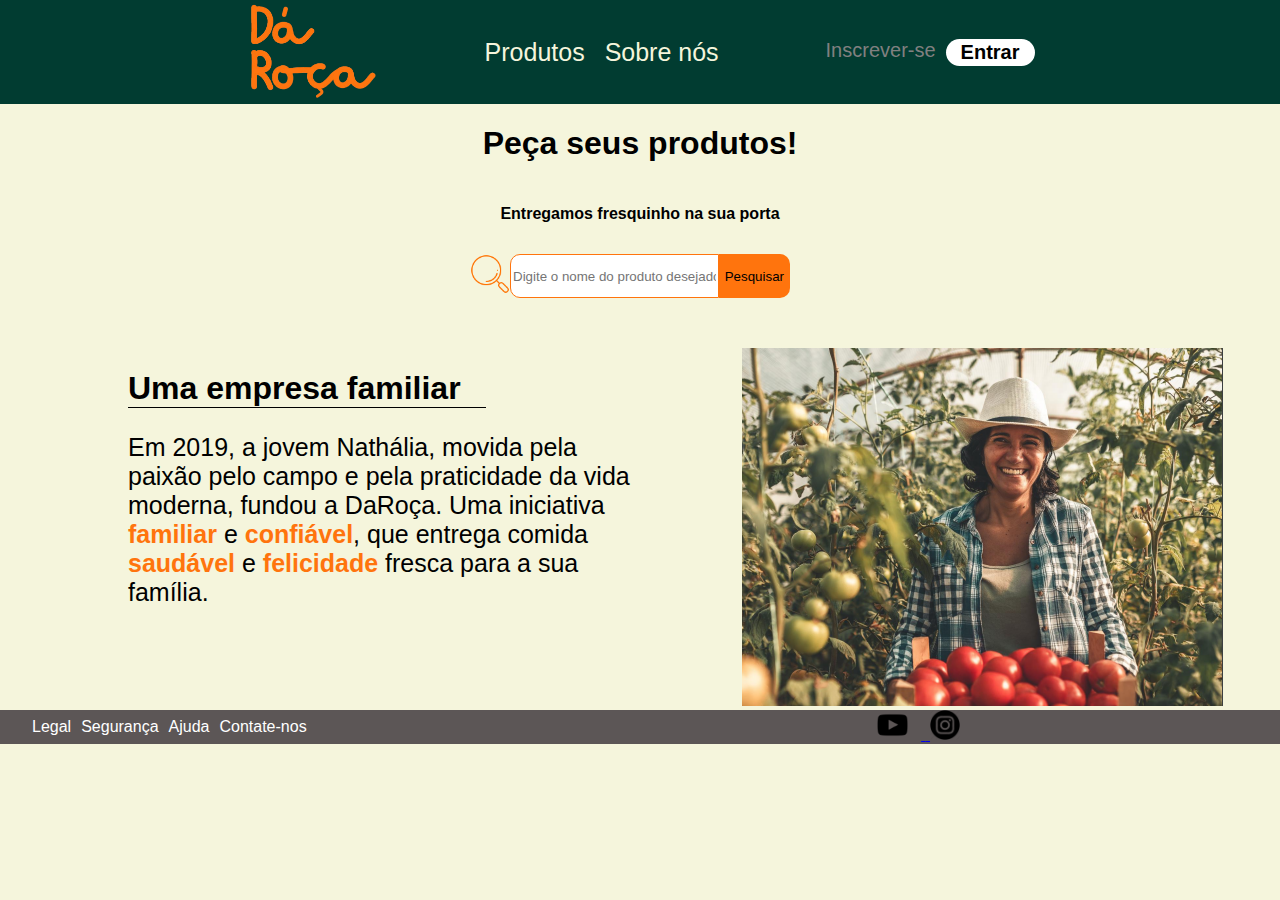
==== 24130_24150/codigo/index/index.html @ dec68992 "links" ====
<!DOCTYPE html>
<html lang="en">

<head>
    <meta charset="UTF-8">
    <meta name="viewport" content="width=device-width, initial-scale=1.0">
    <title>DaRoça</title>
    <link rel="stylesheet" href="index.css">
</head>

<body>
    <header>
        <div id='conteudo-header'>
            <a href="index.html"><img src="/imagens/DaRoca.png" alt="" id='logo'></a>
            <nav>
                <ul id="nav">
                    <li><a href="../produtos/produtos.html" class='item-nav'>Produtos</a></li>
                    <li><a href="../sobre/sobre.html" class='item-nav'>Sobre nós</a></li>
                </ul>
            </nav>
            <div id='container-botoes'>
                <a href="../signup/signup.html" id='inscrever'>Inscrever-se</a>
                <a href="../login/login.html" id='entrar'>Entrar</a>
            </div>
        </div>
    </header>
    <main>
        <div id='pesquisa'>
            <h1>Peça seus produtos!</h1>
            <h4>Entregamos fresquinho na sua porta</h4>
            <div id="container-barra-pesquisa">
                <form action="" id = "form-pesquisa">
                    <label for=""><img src="/imagens/lupa.png" alt="" id="lupa"></label>
                    <input type="text" placeholder="Digite o nome do produto desejado" id='barra-pesquisa'>
                    <button type="submit" id = 'entrega-pesquisa'>Pesquisar</button>
                </form>
            </div>
        </div>
        <div id='display-itens'>

        </div>
        <div id='sobre'>
            <div id='texto'>
                <h1 id='titulo'>Uma empresa familiar</h1>
                <p id='paragrafo-sobre'>
                    Em 2019, a jovem Nathália, movida pela paixão pelo campo e pela praticidade da vida moderna,
                    fundou a DaRoça. Uma iniciativa <span>familiar</span> e <span>confiável</span>, que entrega comida
                    <span>saudável</span> e <span>felicidade</span> fresca para a sua família.
                </p>
            </div>
            <div id='imagem'>
                <img src="/imagens/foto-da-natalia.png" alt="" id = 'foto-da-natalia'>
            </div>
        </div>
    </main>
    <footer>
        <div id='container-info-footer'>
            <a href="#" class='info-footer'>Legal</a>
            <a href="#" class='info-footer'>Segurança</a>
            <a href="#" class='info-footer'>Ajuda</a>
            <a href="#" class='info-footer'>Contate-nos</a>
        </div>
        <div id='redes-sociais'>
            <a href="https://www.youtube.com/" target="_blank">
                <img class='logo-rede-social' src="/imagens/logo-youtube.png" alt="" >
            </a>
            <a href="https://twitter.com/?lang=pt-br" target="_blank">
                <img class = 'logo-rede-social' src="" alt="">
            </a>
            <a href="https://www.instagram.com/" target="_blank">
                <img class = 'logo-rede-social' src="/imagens/logo-instagram.png" alt="">
            </a>
        </div>
    </footer>
</body>

</html>
---- 24130_24150/codigo/index/index.css ----
:root{
    --verde: #013C31;
    --laranja: rgb(255,116,13);
}

body{
    margin: 0;
    background-color: beige;
    font-family: 'Trebuchet MS', 'Lucida Sans Unicode', 'Lucida Grande', 'Lucida Sans', Arial, sans-serif;
}
*{
    font-family:'Trebuchet MS', 'Lucida Sans Unicode', 'Lucida Grande', 'Lucida Sans', Arial, sans-serif;
}

header{
    display: flex;
    align-items: center;
    margin: 0;
    background-color: var(--verde);
}

#conteudo-header{
    display: flex;
    justify-content: space-around;
    margin: auto;
    align-items: center;
    width: 70%;
}

#logo{
    height: 6.25rem;
}

#nav{
    list-style: none;
    margin: 0;
    padding: 0;
    display: flex;
    justify-content: center;
    gap: 1.25rem;
}

.item-nav{
    color: beige;
    text-decoration: none;
    font-size: 1.563rem;
}

#container-botoes{
    display: flex;
    gap: 0.625rem;
}

#inscrever{
    text-decoration: none;
    color: gray;
    font-size: 1.25rem;
}

#entrar{
    display: flex;
    align-items: center;
    text-decoration: none;
    color: black;
    background-color: white;
    font-weight: bold;
    padding: 0.125rem 0.938rem;
    border-radius: 0.938rem;
    font-size: 1.25rem;
}

main{
    display: flex;
    flex-direction: column;
    justify-content: center;
}

#container-barra-pesquisa{
    width: 50%;
    margin-top: 0.625rem;
    display: flex;
    justify-content: center;
}

#pesquisa{
    display: flex;
    flex-flow: column nowrap;
    justify-content: center;
    align-items: center ;
    margin-bottom: 3.125rem;
}
#lupa{
    height: 2.5rem ;
}

#form-pesquisa{
    display: flex;
    width: 50%;
    padding-right: 20px;
}

#barra-pesquisa{
    border-top-left-radius: 0.625rem;
    border-bottom-left-radius: 0.625rem;
    border: 0.063rem solid var(--laranja);
    width: 100%;
}

#entrega-pesquisa{
    background-color: var(--laranja);
    border: none;
    border-top-right-radius: 0.625rem;
    border-bottom-right-radius: 0.625rem;
}

#sobre{
    display: flex;
    justify-content: space-between;
    align-items: flex-start;
    width: 80%;
    margin: auto;
}

#texto{
    width: 50%;
}

#titulo{
    width: 70%;
    border-bottom: 0.063rem solid black;
}

#paragrafo-sobre{
    font-size: 1.563rem;
}

span{
    color: var(--laranja);
    font-weight: bold;
}

#imagem{
    width: 40%;
}

#foto-da-natalia{
    height: 100%;
}

footer{
    background-color: rgb(92, 86, 86);
    display: flex;
    align-items: center;
    justify-content: space-around; 
}

#container-info-footer{
    width: 60%;
    display: flex;
    gap: 0.625rem;
}

.info-footer{
    text-decoration: none;
    color: white;
}

#redes-sociais{
    width: 30%;
}

.logo-rede-social{
    height: 1.875rem;
}
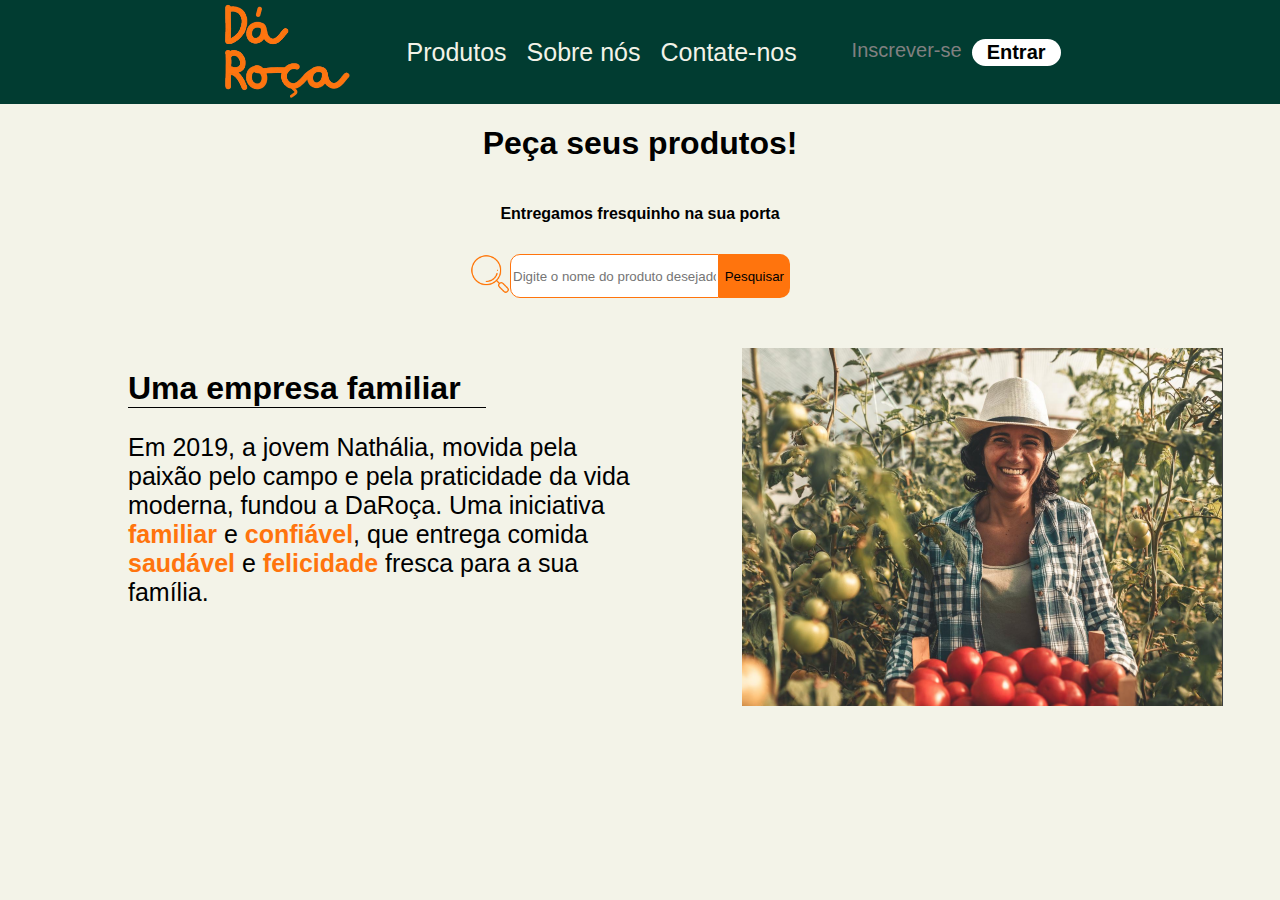
==== commit 62d7d6ec: "sobre" ====
--- a/24130_24150/codigo/index/index.html
+++ b/24130_24150/codigo/index/index.html
@@ -16,6 +16,7 @@
                 <ul id="nav">
                     <li><a href="../produtos/produtos.html" class='item-nav'>Produtos</a></li>
                     <li><a href="../sobre/sobre.html" class='item-nav'>Sobre nós</a></li>
+                    <li><a href="../contato/contato.html" class='item-nav'>Contate-nos</a></li>
                 </ul>
             </nav>
             <div id='container-botoes'>
@@ -53,12 +54,9 @@
             </div>
         </div>
     </main>
-    <footer>
+    <!-- <footer>
         <div id='container-info-footer'>
-            <a href="#" class='info-footer'>Legal</a>
-            <a href="#" class='info-footer'>Segurança</a>
-            <a href="#" class='info-footer'>Ajuda</a>
-            <a href="#" class='info-footer'>Contate-nos</a>
+            <a href="../contato/contato.html" class='info-footer'>Contate-nos</a>
         </div>
         <div id='redes-sociais'>
             <a href="https://www.youtube.com/" target="_blank">
@@ -71,7 +69,7 @@
                 <img class = 'logo-rede-social' src="/imagens/logo-instagram.png" alt="">
             </a>
         </div>
-    </footer>
+    </footer> -->
 </body>
 
 </html>--- a/24130_24150/codigo/index/index.css
+++ b/24130_24150/codigo/index/index.css
@@ -1,11 +1,12 @@
 :root{
     --verde: #013C31;
     --laranja: rgb(255,116,13);
+    --bege: rgb(243, 243, 232);
 }
 
 body{
     margin: 0;
-    background-color: beige;
+    background-color: var(--bege);
     font-family: 'Trebuchet MS', 'Lucida Sans Unicode', 'Lucida Grande', 'Lucida Sans', Arial, sans-serif;
 }
 *{
@@ -41,7 +42,7 @@
 }
 
 .item-nav{
-    color: beige;
+    color: var(--bege);
     text-decoration: none;
     font-size: 1.563rem;
 }
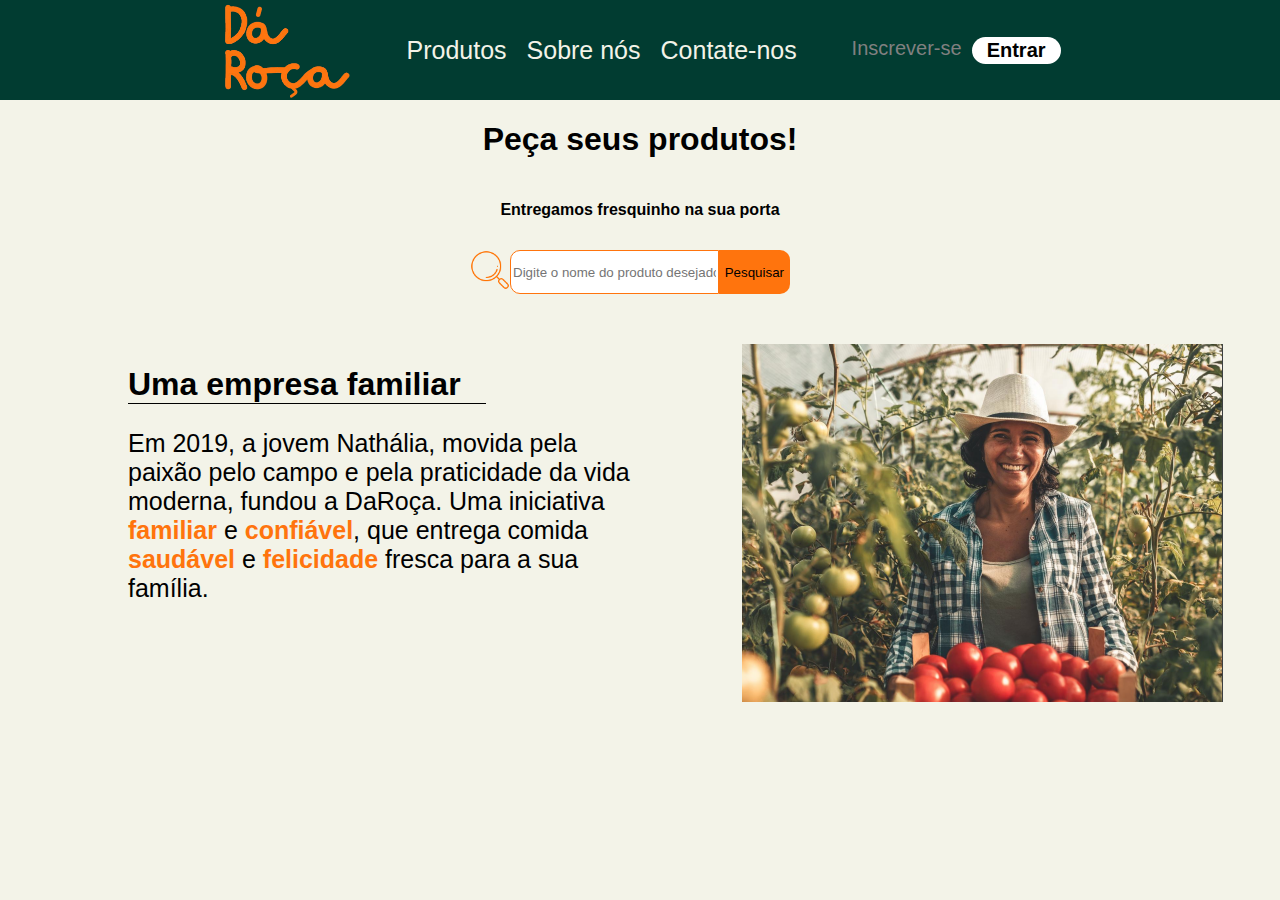
==== commit 3c31622a: "." ====
--- a/24130_24150/codigo/index/index.html
+++ b/24130_24150/codigo/index/index.html
@@ -6,6 +6,7 @@
     <meta name="viewport" content="width=device-width, initial-scale=1.0">
     <title>DaRoça</title>
     <link rel="stylesheet" href="index.css">
+    <link rel="stylesheet" href="../headerStyle/header.css">
 </head>
 
 <body>
@@ -33,7 +34,8 @@
                 <form action="" id = "form-pesquisa">
                     <label for=""><img src="/imagens/lupa.png" alt="" id="lupa"></label>
                     <input type="text" placeholder="Digite o nome do produto desejado" id='barra-pesquisa'>
-                    <button type="submit" id = 'entrega-pesquisa'>Pesquisar</button>
+                    <button type="submit" id = 'entrega-pesquisa' onclick="window.location.href = '../produtos/produtos.html'"
+                    >Pesquisar</button>
                 </form>
             </div>
         </div>
--- a/24130_24150/codigo/index/index.css
+++ b/24130_24150/codigo/index/index.css
@@ -1,74 +1,3 @@
-:root{
-    --verde: #013C31;
-    --laranja: rgb(255,116,13);
-    --bege: rgb(243, 243, 232);
-}
-
-body{
-    margin: 0;
-    background-color: var(--bege);
-    font-family: 'Trebuchet MS', 'Lucida Sans Unicode', 'Lucida Grande', 'Lucida Sans', Arial, sans-serif;
-}
-*{
-    font-family:'Trebuchet MS', 'Lucida Sans Unicode', 'Lucida Grande', 'Lucida Sans', Arial, sans-serif;
-}
-
-header{
-    display: flex;
-    align-items: center;
-    margin: 0;
-    background-color: var(--verde);
-}
-
-#conteudo-header{
-    display: flex;
-    justify-content: space-around;
-    margin: auto;
-    align-items: center;
-    width: 70%;
-}
-
-#logo{
-    height: 6.25rem;
-}
-
-#nav{
-    list-style: none;
-    margin: 0;
-    padding: 0;
-    display: flex;
-    justify-content: center;
-    gap: 1.25rem;
-}
-
-.item-nav{
-    color: var(--bege);
-    text-decoration: none;
-    font-size: 1.563rem;
-}
-
-#container-botoes{
-    display: flex;
-    gap: 0.625rem;
-}
-
-#inscrever{
-    text-decoration: none;
-    color: gray;
-    font-size: 1.25rem;
-}
-
-#entrar{
-    display: flex;
-    align-items: center;
-    text-decoration: none;
-    color: black;
-    background-color: white;
-    font-weight: bold;
-    padding: 0.125rem 0.938rem;
-    border-radius: 0.938rem;
-    font-size: 1.25rem;
-}
 
 main{
     display: flex;
@@ -117,6 +46,7 @@
 #sobre{
     display: flex;
     justify-content: space-between;
+    flex-wrap: wrap;
     align-items: flex-start;
     width: 80%;
     margin: auto;
--- a/24130_24150/codigo/headerStyle/header.css
+++ b/24130_24150/codigo/headerStyle/header.css
@@ -0,0 +1,77 @@
+:root{
+    --verde: #013C31;
+    --laranja: rgb(255,116,13);
+    --bege: rgb(243, 243, 232);
+}
+
+body{
+    margin: 0;
+    background-color: var(--bege);
+    font-family: 'Trebuchet MS', 'Lucida Sans Unicode', 'Lucida Grande', 'Lucida Sans', Arial, sans-serif;
+}
+*{
+    font-family:'Trebuchet MS', 'Lucida Sans Unicode', 'Lucida Grande', 'Lucida Sans', Arial, sans-serif;
+}
+
+header{
+    display: flex;
+    flex-wrap: wrap;
+    align-items: center;
+    margin: 0;
+    background-color: var(--verde);
+}
+
+header *{
+    display: flex;
+    flex-wrap: wrap;
+}
+
+#conteudo-header{
+    display: flex;
+    justify-content: space-around;
+    margin: auto;
+    align-items: center;
+    width: 70%;
+}
+
+#logo{
+    height: 6.25rem;
+}
+
+#nav{
+    list-style: none;
+    margin: 0;
+    padding: 0;
+    display: flex;
+    justify-content: center;
+    gap: 1.25rem;
+}
+
+.item-nav{
+    color: var(--bege);
+    text-decoration: none;
+    font-size: 1.563rem;
+}
+
+#container-botoes{
+    display: flex;
+    gap: 0.625rem;
+}
+
+#inscrever{
+    text-decoration: none;
+    color: gray;
+    font-size: 1.25rem;
+}
+
+#entrar{
+    display: flex;
+    align-items: center;
+    text-decoration: none;
+    color: black;
+    background-color: white;
+    font-weight: bold;
+    padding: 0.125rem 0.938rem;
+    border-radius: 0.938rem;
+    font-size: 1.25rem;
+}
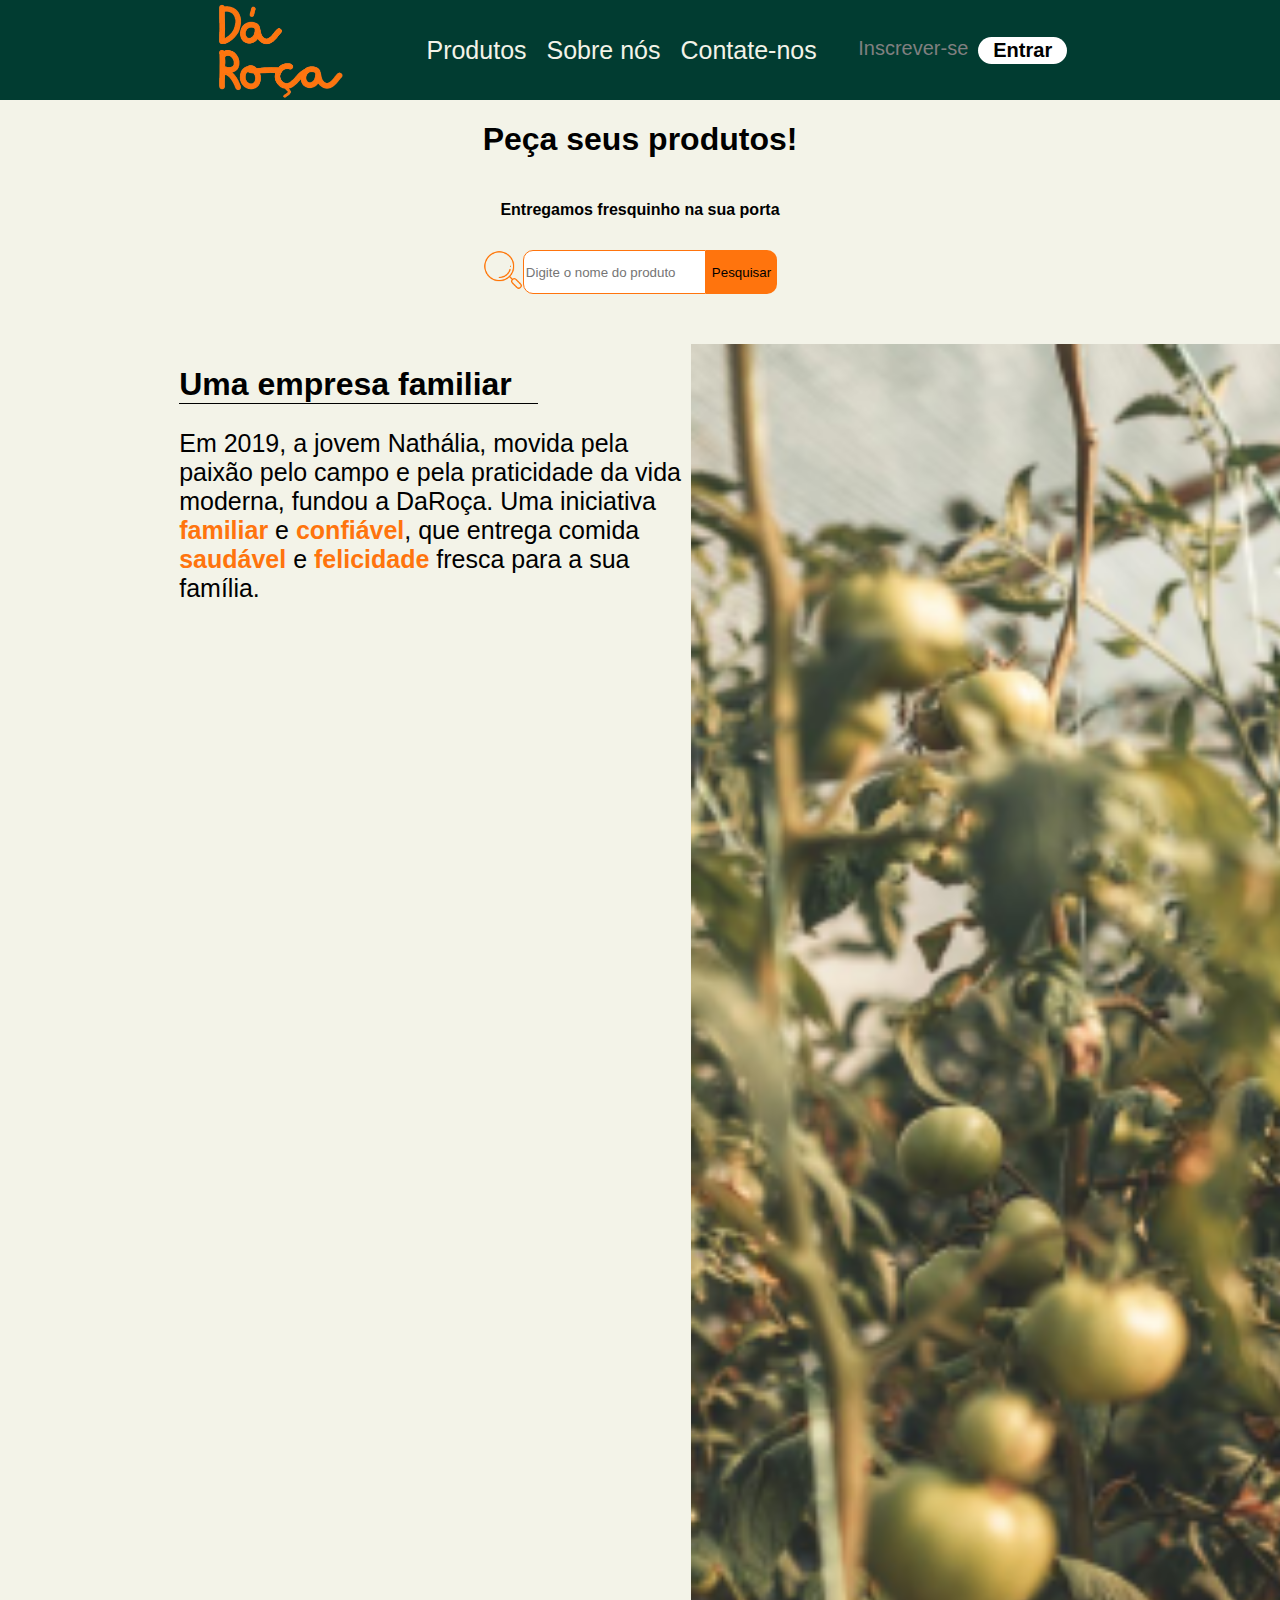
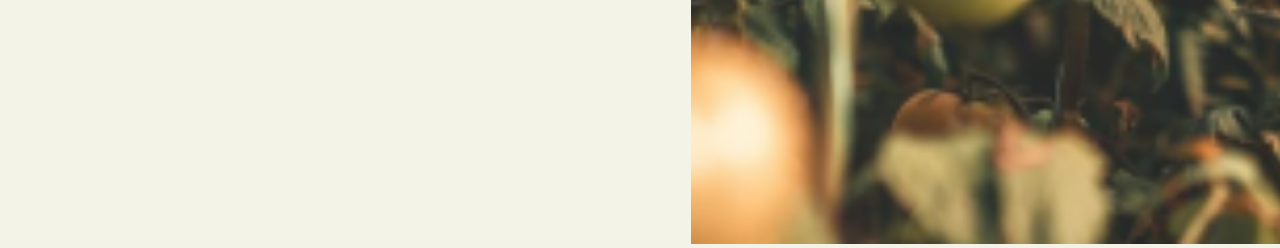
==== commit 3ce05d2d: "responsivo" ====
--- a/24130_24150/codigo/index/index.html
+++ b/24130_24150/codigo/index/index.html
@@ -33,7 +33,7 @@
             <div id="container-barra-pesquisa">
                 <form action="" id = "form-pesquisa">
                     <label for=""><img src="/imagens/lupa.png" alt="" id="lupa"></label>
-                    <input type="text" placeholder="Digite o nome do produto desejado" id='barra-pesquisa'>
+                    <input type="text" placeholder="Digite o nome do produto" id='barra-pesquisa'>
                     <button type="submit" id = 'entrega-pesquisa' onclick="window.location.href = '../produtos/produtos.html'"
                     >Pesquisar</button>
                 </form>
--- a/24130_24150/codigo/index/index.css
+++ b/24130_24150/codigo/index/index.css
@@ -6,7 +6,7 @@
 }
 
 #container-barra-pesquisa{
-    width: 50%;
+    max-width: 70%;
     margin-top: 0.625rem;
     display: flex;
     justify-content: center;
@@ -20,12 +20,11 @@
     margin-bottom: 3.125rem;
 }
 #lupa{
-    height: 2.5rem ;
+    max-height: 2.5rem;
 }
 
 #form-pesquisa{
     display: flex;
-    width: 50%;
     padding-right: 20px;
 }
 
@@ -41,23 +40,23 @@
     border: none;
     border-top-right-radius: 0.625rem;
     border-bottom-right-radius: 0.625rem;
+    cursor: pointer;
 }
 
 #sobre{
     display: flex;
-    justify-content: space-between;
+    justify-content: center;
     flex-wrap: wrap;
-    align-items: flex-start;
-    width: 80%;
+    max-width: 80%;
     margin: auto;
 }
 
 #texto{
-    width: 50%;
+    max-width: 50%;
 }
 
 #titulo{
-    width: 70%;
+    max-width: 70%;
     border-bottom: 0.063rem solid black;
 }
 
@@ -71,11 +70,11 @@
 }
 
 #imagem{
-    width: 40%;
+    max-width: 40%;
 }
 
 #foto-da-natalia{
-    height: 100%;
+    min-height:1500px;
 }
 
 footer{
--- a/24130_24150/codigo/headerStyle/header.css
+++ b/24130_24150/codigo/headerStyle/header.css
@@ -17,7 +17,6 @@
     display: flex;
     flex-wrap: wrap;
     align-items: center;
-    margin: 0;
     background-color: var(--verde);
 }
 
@@ -40,8 +39,6 @@
 
 #nav{
     list-style: none;
-    margin: 0;
-    padding: 0;
     display: flex;
     justify-content: center;
     gap: 1.25rem;
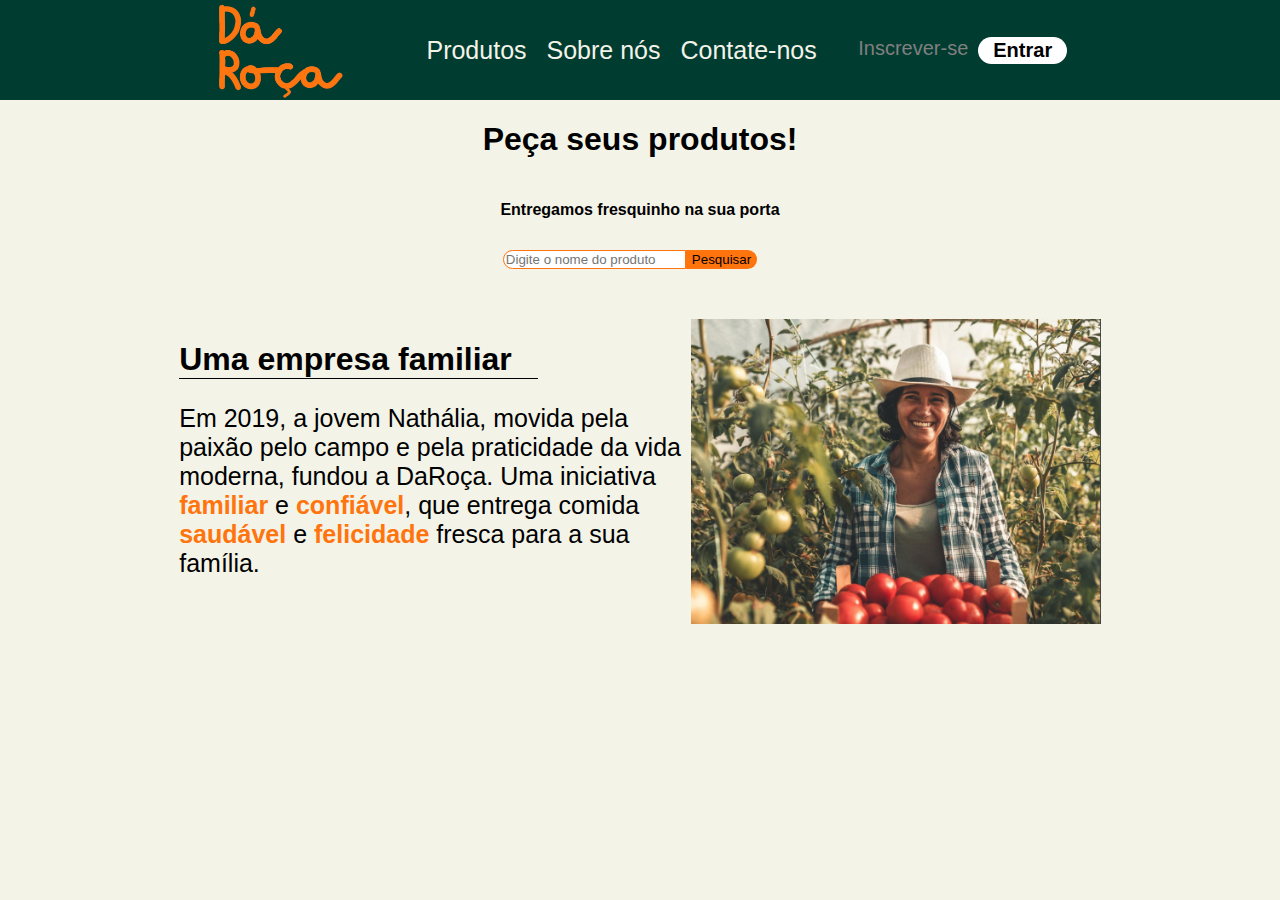
==== commit 28bede8e: "." ====
--- a/24130_24150/codigo/index/index.html
+++ b/24130_24150/codigo/index/index.html
@@ -56,22 +56,6 @@
             </div>
         </div>
     </main>
-    <!-- <footer>
-        <div id='container-info-footer'>
-            <a href="../contato/contato.html" class='info-footer'>Contate-nos</a>
-        </div>
-        <div id='redes-sociais'>
-            <a href="https://www.youtube.com/" target="_blank">
-                <img class='logo-rede-social' src="/imagens/logo-youtube.png" alt="" >
-            </a>
-            <a href="https://twitter.com/?lang=pt-br" target="_blank">
-                <img class = 'logo-rede-social' src="" alt="">
-            </a>
-            <a href="https://www.instagram.com/" target="_blank">
-                <img class = 'logo-rede-social' src="/imagens/logo-instagram.png" alt="">
-            </a>
-        </div>
-    </footer> -->
 </body>
 
 </html>--- a/24130_24150/codigo/index/index.css
+++ b/24130_24150/codigo/index/index.css
@@ -74,31 +74,6 @@
 }
 
 #foto-da-natalia{
-    min-height:1500px;
+    width: 100%;
 }
 
-footer{
-    background-color: rgb(92, 86, 86);
-    display: flex;
-    align-items: center;
-    justify-content: space-around; 
-}
-
-#container-info-footer{
-    width: 60%;
-    display: flex;
-    gap: 0.625rem;
-}
-
-.info-footer{
-    text-decoration: none;
-    color: white;
-}
-
-#redes-sociais{
-    width: 30%;
-}
-
-.logo-rede-social{
-    height: 1.875rem;
-}
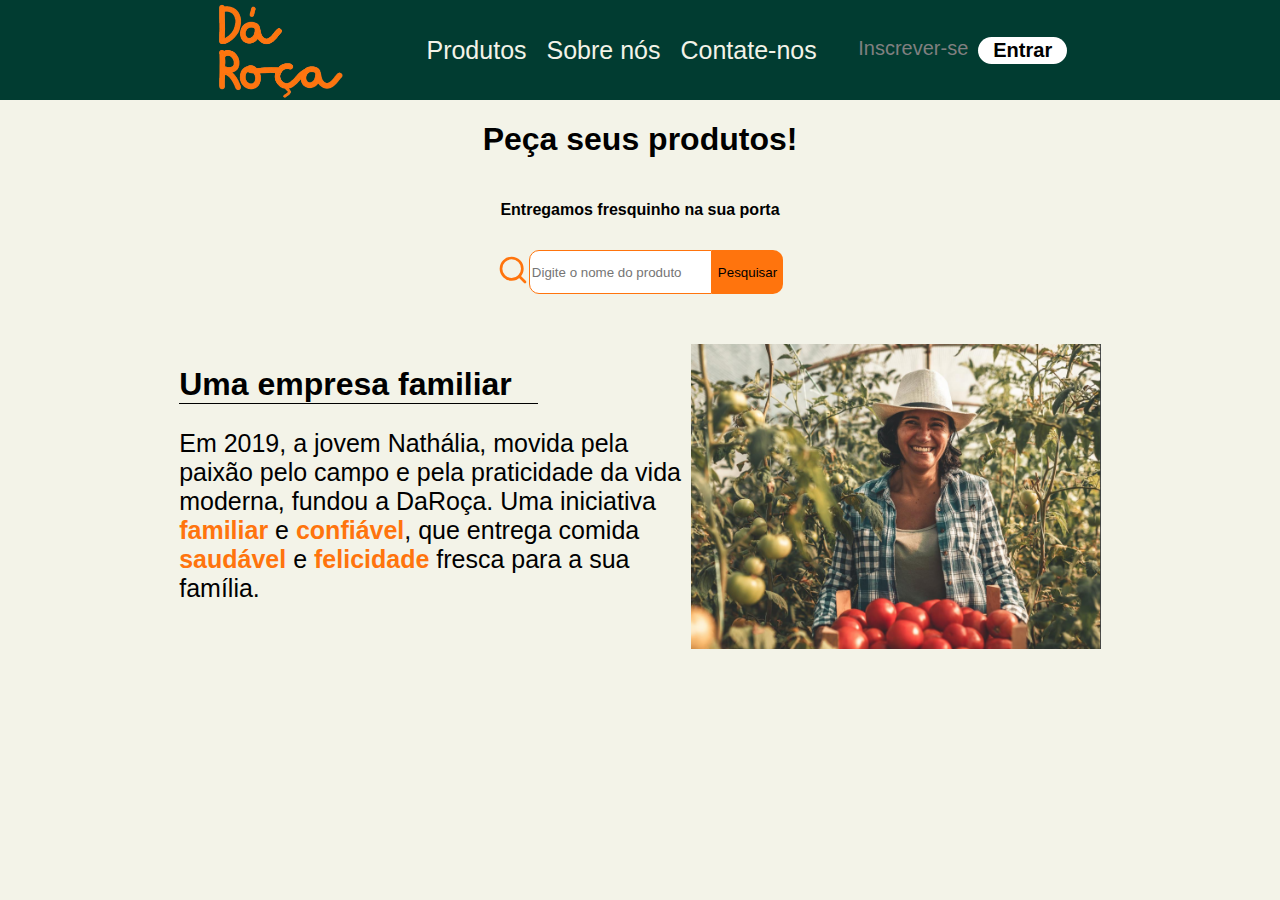
==== commit 44e8cd67: "." ====
--- a/24130_24150/codigo/index/index.html
+++ b/24130_24150/codigo/index/index.html
@@ -32,7 +32,7 @@
             <h4>Entregamos fresquinho na sua porta</h4>
             <div id="container-barra-pesquisa">
                 <form action="" id = "form-pesquisa">
-                    <label for=""><img src="/imagens/lupa.png" alt="" id="lupa"></label>
+                    <label><svg id = 'lupa' xmlns="http://www.w3.org/2000/svg" width="32" height="32" viewBox="0 0 24 24" fill="none" stroke="#ff740d" stroke-width="2" stroke-linecap="round" stroke-linejoin="round" class="lucide lucide-search"><circle cx="11" cy="11" r="8"/><path d="m21 21-4.3-4.3"/></svg></label>
                     <input type="text" placeholder="Digite o nome do produto" id='barra-pesquisa'>
                     <button type="submit" id = 'entrega-pesquisa' onclick="window.location.href = '../produtos/produtos.html'"
                     >Pesquisar</button>
--- a/24130_24150/codigo/index/index.css
+++ b/24130_24150/codigo/index/index.css
@@ -20,12 +20,11 @@
     margin-bottom: 3.125rem;
 }
 #lupa{
-    max-height: 2.5rem;
+    min-height: 2.5rem;
 }
 
 #form-pesquisa{
     display: flex;
-    padding-right: 20px;
 }
 
 #barra-pesquisa{
